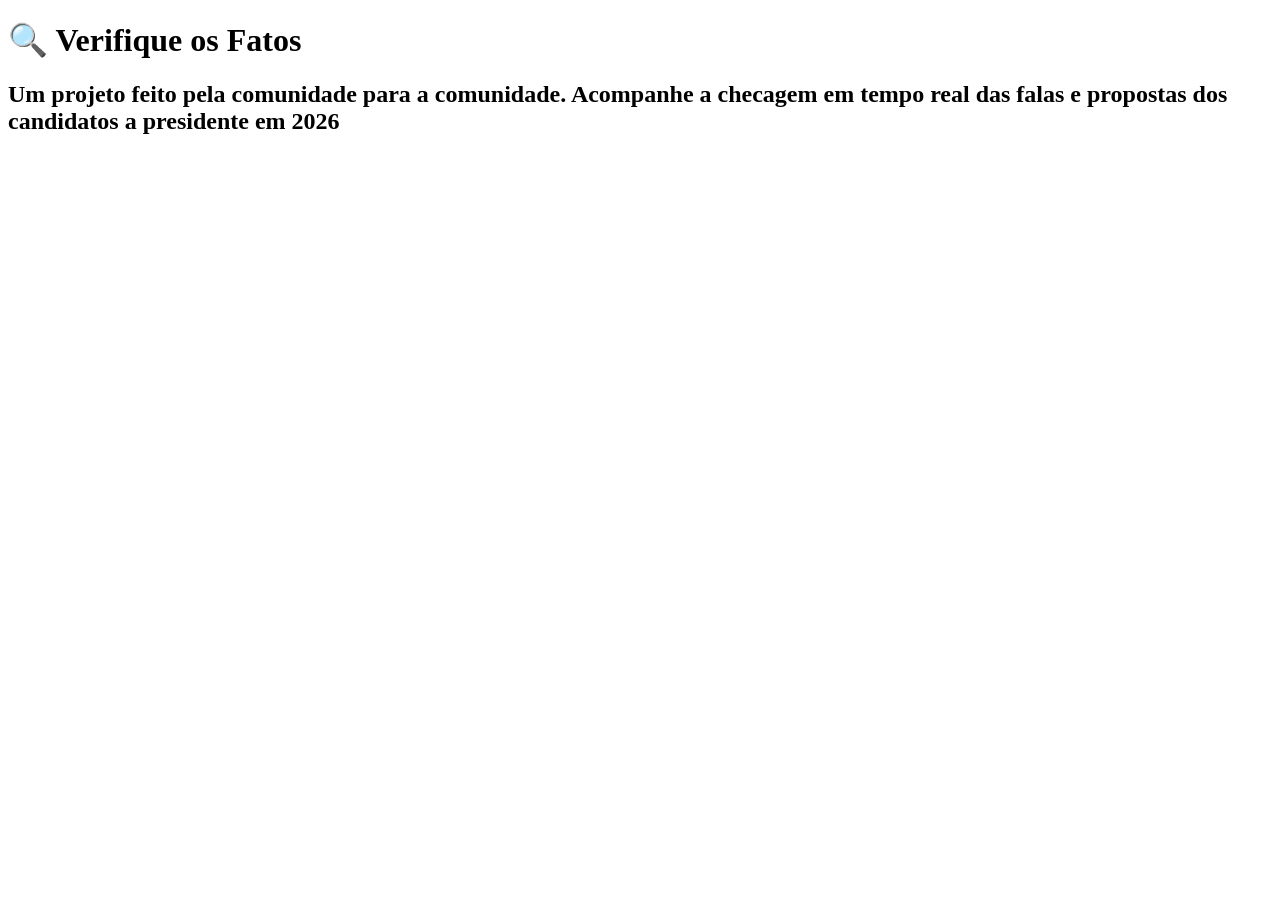
==== index.html @ c9da8c92 "fix: refresh cards when posts are edited or deleted" ====
<!DOCTYPE html>
<html lang="pt-BR">
<head>
  <meta charset="UTF-8">
  <meta name="viewport" content="width=device-width, initial-scale=1.0">
  <link rel="stylesheet" href="/normalize.css">
  <link rel="stylesheet" href="/style.css">

  <title>Verifique os Fatos</title>
<meta name="description" content="Acompanhe a checagem em tempo real das falas e propostas dos candidatos a presidente no debate eleitoral da Globo.">
<link rel="canonical" href="https://verifiqueosfatos.com/">

<!-- Open Graph (WhatsApp, Facebook, LinkedIn, Telegram, Discord) -->
<meta property="og:locale" content="pt_BR">
<meta property="og:url" content="https://verifiqueosfatos.com/">
<meta property="og:title" content="Verifique os Fatos">
<meta property="og:description" content="Acompanhe a checagem em tempo real das falas e propostas dos candidatos a presidente no debate eleitoral da Globo.">
<meta property="og:image" content="https://verifiqueosfatos.com/verifique-os-fatos.png">
<meta property="og:image:secure_url" content="https://verifiqueosfatos.com/verifique-os-fatos.png">
<meta property="og:image:type" content="image/jpeg">
<meta property="og:image:width" content="1200">
<meta property="og:image:height" content="630">
<meta property="og:image:alt" content="Verifique os Fatos">
</head>
<body>
  <div class="layout">
    <header>
      <h1>🔍 Verifique os Fatos</h1>
      <h2>Um projeto feito pela comunidade para a comunidade. Acompanhe a checagem em tempo real das falas e propostas dos candidatos a presidente em 2026</h2>
    </header>

    <main></main>
  </div>

  <script>
    const labels = {
      // name
      n: {
        1: 'Lula',
        2: 'Flávio',
      },
      // checks
      c: {
        1: 'Verdadeiro',
        2: 'Falso',
        3: 'Parcial'
      },
      // images
      i: {
        1: 'lula.webp',
        2: 'flavio.webp',
      }
    };

    // Keep state in memory
    let currentPosts = [];

    function getLS() {
      try {
        return JSON.parse(localStorage.getItem('data')) || [];
      } catch {
        return [];
      }
    }

    function createCardHTML(item, index) {
      return `
        <article class="article-card" style="--animation-order: ${index};">
          <div class="card-header">
            <img src="/${labels.i[item.n]}" alt="Foto de perfil do ${labels.n[item.n]}" decoding="async" loading="lazy"/>
            <div>
              <div class="name">${labels.n[item.n]}</div>
              <div class="badge check" data-type="${item.c}">${labels.c[item.c]}</div>
            </div>
          </div>
          <div class="card-body">
            <p class="card-title">Disse que: ${escapeHTML(item.t)}</p>
            <p class="card-text">${escapeHTML(item.v)}</p>
          </div>
        </article>
      `;
    }

    function render(newData, containerSelector = 'main') {
      const items = newData || getLS();

      // 1. Skip completely if the content hasn't changed at all
      if (JSON.stringify(items) === JSON.stringify(currentPosts)) {
        return;
      }

      const mainTarget = document.querySelector(containerSelector);
      if (!mainTarget) return;

      // Ensure the .article-grid wrapper exists
      let grid = mainTarget.querySelector('.article-grid');
      if (!grid) {
        grid = document.createElement('div');
        grid.className = 'article-grid';
        mainTarget.appendChild(grid);
      }

      // Preserve the incremental append optimization when existing items are unchanged.
      // Rebuild the grid if an existing item was edited or removed.
      const unchangedPrefix = items.length >= currentPosts.length &&
        currentPosts.every((post, index) =>
          JSON.stringify(post) === JSON.stringify(items[index]));

      if (!unchangedPrefix) {
        grid.innerHTML = items.map((item, index) => createCardHTML(item, index)).join('');
      } else {
        const newItems = items.slice(currentPosts.length);
        if (newItems.length > 0) {
          const fragment = document.createDocumentFragment();

          newItems.forEach((item, idx) => {
            const indexInTotal = currentPosts.length + idx;
            const tempDiv = document.createElement('div');
            tempDiv.innerHTML = createCardHTML(item, indexInTotal).trim();
            fragment.appendChild(tempDiv.firstChild);
          });

          grid.appendChild(fragment);
        }
      }

      // Update in-memory reference
      currentPosts = items;
      // Scroll
      setTimeout(() => window.scrollTo(0, document.body.scrollHeight), 400);
      
    }

    function escapeHTML(str) {
      return str.replace(/[&<>'"]/g, 
        tag => ({ '&': '&amp;', '<': '&lt;', '>': '&gt;', "'": '&#39;', '"': '&quot;' }[tag] || tag)
      );
    }

    function generateAlphanumeric(length = 6) {
      const chars = 'ABCDEFGHIJKLMNOPQRSTUVWXYZabcdefghijklmnopqrstuvwxyz0123456789';
      let result = '';
      for (let i = 0; i < length; i++) {
        result += chars.charAt(Math.floor(Math.random() * chars.length));
      }
      return result;
    }
    
    const DELAY = 15000;
    const NOW = new Date();
    const INTERVAL = DELAY + NOW.getSeconds();    
    const URI_POSTS_JSON = '/posts.json';

    function update() {
      fetch(`${URI_POSTS_JSON}?v=${generateAlphanumeric()}`)
        .then(r => r.json())
        .then(data => {
          if (Array.isArray(data) && !data.length) {
            window.localStorage.removeItem('data');
            render([]);
          }

          if (data && data.length) {
            // Save to localStorage and update DOM incrementally
            localStorage.setItem('data', JSON.stringify(data));
            render(data);
          }
        })
        .catch(console.error);
    }

    // Initial render from localStorage, then perform first fetch
    render();
    update();
    setInterval(update, INTERVAL);
  </script>

  <script>
    if ('serviceWorker' in navigator) {
      window.addEventListener('load', () => {
        navigator.serviceWorker.register('./sw.js');
      });
    }
  </script>
</body>
</html>
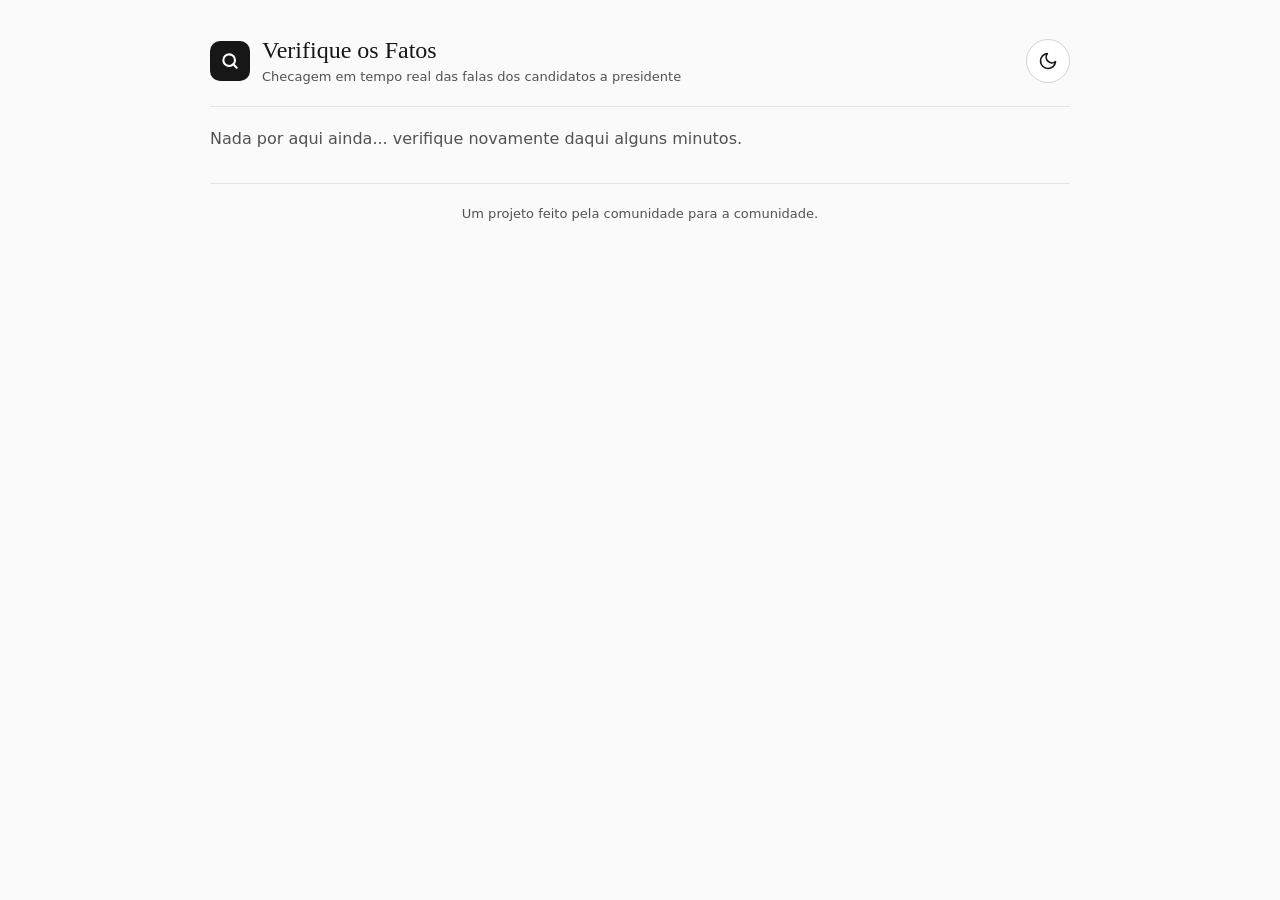
==== commit b89ff791: "Merge upstream main and preserve post editor with updated rendering" ====
--- a/index.html
+++ b/index.html
@@ -3,8 +3,22 @@
 <head>
   <meta charset="UTF-8">
   <meta name="viewport" content="width=device-width, initial-scale=1.0">
+  <link rel="icon" href="/favicon.ico" sizes="any">
+  <link rel="apple-touch-icon" href="/apple-touch-icon.png">
+  <link rel="manifest" href="/manifest.json">
   <link rel="stylesheet" href="/normalize.css">
   <link rel="stylesheet" href="/style.css">
+  <meta name="theme-color" content="#FAFAFA">
+  <script>
+    // Applies the saved theme before first paint. Light is the default.
+    function setTheme(dark) {
+      document.documentElement.dataset.theme = dark ? 'dark' : 'light';
+      document.querySelector('meta[name=theme-color]').content = dark ? '#0A0A0A' : '#FAFAFA';
+    }
+    try {
+      setTheme(localStorage.getItem('theme') === 'dark');
+    } catch {}
+  </script>
 
   <title>Verifique os Fatos</title>
 <meta name="description" content="Acompanhe a checagem em tempo real das falas e propostas dos candidatos a presidente no debate eleitoral da Globo.">
@@ -15,8 +29,8 @@
 <meta property="og:url" content="https://verifiqueosfatos.com/">
 <meta property="og:title" content="Verifique os Fatos">
 <meta property="og:description" content="Acompanhe a checagem em tempo real das falas e propostas dos candidatos a presidente no debate eleitoral da Globo.">
-<meta property="og:image" content="https://verifiqueosfatos.com/verifique-os-fatos.png">
-<meta property="og:image:secure_url" content="https://verifiqueosfatos.com/verifique-os-fatos.png">
+<meta property="og:image" content="https://verifiqueosfatos.com/verifiqueosfatos.png">
+<meta property="og:image:secure_url" content="https://verifiqueosfatos.com/verifiqueosfatos.png">
 <meta property="og:image:type" content="image/jpeg">
 <meta property="og:image:width" content="1200">
 <meta property="og:image:height" content="630">
@@ -24,12 +38,25 @@
 </head>
 <body>
   <div class="layout">
-    <header>
-      <h1>🔍 Verifique os Fatos</h1>
-      <h2>Um projeto feito pela comunidade para a comunidade. Acompanhe a checagem em tempo real das falas e propostas dos candidatos a presidente em 2026</h2>
+    <header class="top">
+      <span class="logo" aria-hidden="true">
+        <svg width="20" height="20" viewBox="0 0 24 24" fill="none" stroke="currentColor" stroke-width="2.5" stroke-linecap="round"><circle cx="11" cy="11" r="7"/><path d="m20 20-4-4"/></svg>
+      </span>
+      <div>
+        <h1>Verifique os Fatos</h1>
+        <p class="sub">Checagem em tempo real<span class="long"> das falas dos candidatos a presidente</span></p>
+      </div>
+      <button type="button" class="theme" aria-label="Modo escuro" aria-pressed="false">
+        <svg class="moon" width="20" height="20" viewBox="0 0 24 24" fill="none" stroke="currentColor" stroke-width="2" stroke-linecap="round" stroke-linejoin="round" aria-hidden="true"><path d="M21 12.8A9 9 0 1 1 11.2 3a7 7 0 0 0 9.8 9.8z"/></svg>
+        <svg class="sun" width="20" height="20" viewBox="0 0 24 24" fill="none" stroke="currentColor" stroke-width="2" stroke-linecap="round" aria-hidden="true"><circle cx="12" cy="12" r="4"/><path d="M12 2v2m0 16v2M4.9 4.9l1.4 1.4m11.4 11.4 1.4 1.4M2 12h2m16 0h2M4.9 19.1l1.4-1.4M17.7 6.3l1.4-1.4"/></svg>
+      </button>
     </header>
 
     <main></main>
+
+    <footer class="foot">
+      <p>Um projeto feito pela comunidade para a comunidade.</p>
+    </footer>
   </div>
 
   <script>
@@ -63,20 +90,20 @@
       }
     }
 
-    function createCardHTML(item, index) {
+    function createCardHTML(item) {
       return `
-        <article class="article-card" style="--animation-order: ${index};">
-          <div class="card-header">
-            <img src="/${labels.i[item.n]}" alt="Foto de perfil do ${labels.n[item.n]}" decoding="async" loading="lazy"/>
-            <div>
-              <div class="name">${labels.n[item.n]}</div>
-              <div class="badge check" data-type="${item.c}">${labels.c[item.c]}</div>
-            </div>
+        <article class="card">
+          <header>
+            <img src="/${labels.i[item.n]}" alt="" width="56" height="56" decoding="async" loading="lazy">
+            <h2>${labels.n[item.n]}</h2>
+            <span class="badge" data-c="${item.c}">${labels.c[item.c]}</span>
+          </header>
+          <div class="said">
+            <span class="label">Disse que</span>
+            <p>${escapeHTML(item.t)}</p>
           </div>
-          <div class="card-body">
-            <p class="card-title">Disse que: ${escapeHTML(item.t)}</p>
-            <p class="card-text">${escapeHTML(item.v)}</p>
-          </div>
+          <span class="label">Verificação</span>
+          <p>${escapeHTML(item.v)}</p>
         </article>
       `;
     }
@@ -84,7 +111,7 @@
     function render(newData, containerSelector = 'main') {
       const items = newData || getLS();
 
-      // 1. Skip completely if the content hasn't changed at all
+      // Skip unchanged content without touching the DOM.
       if (JSON.stringify(items) === JSON.stringify(currentPosts)) {
         return;
       }
@@ -92,7 +119,6 @@
       const mainTarget = document.querySelector(containerSelector);
       if (!mainTarget) return;
 
-      // Ensure the .article-grid wrapper exists
       let grid = mainTarget.querySelector('.article-grid');
       if (!grid) {
         grid = document.createElement('div');
@@ -100,34 +126,29 @@
         mainTarget.appendChild(grid);
       }
 
-      // Preserve the incremental append optimization when existing items are unchanged.
-      // Rebuild the grid if an existing item was edited or removed.
+      // Append only truly new items. Editing, removing or reordering
+      // an existing item requires rebuilding the current cards.
       const unchangedPrefix = items.length >= currentPosts.length &&
         currentPosts.every((post, index) =>
           JSON.stringify(post) === JSON.stringify(items[index]));
 
       if (!unchangedPrefix) {
-        grid.innerHTML = items.map((item, index) => createCardHTML(item, index)).join('');
+        grid.innerHTML = items.map(createCardHTML).join('');
       } else {
         const newItems = items.slice(currentPosts.length);
-        if (newItems.length > 0) {
+        if (newItems.length) {
           const fragment = document.createDocumentFragment();
-
-          newItems.forEach((item, idx) => {
-            const indexInTotal = currentPosts.length + idx;
+          newItems.forEach(item => {
             const tempDiv = document.createElement('div');
-            tempDiv.innerHTML = createCardHTML(item, indexInTotal).trim();
+            tempDiv.innerHTML = createCardHTML(item).trim();
             fragment.appendChild(tempDiv.firstChild);
           });
-
           grid.appendChild(fragment);
         }
       }
 
       // Update in-memory reference
       currentPosts = items;
-      // Scroll
-      setTimeout(() => window.scrollTo(0, document.body.scrollHeight), 400);
       
     }
 
@@ -169,6 +190,17 @@
         .catch(console.error);
     }
 
+    const themeButton = document.querySelector('.theme');
+    themeButton.setAttribute('aria-pressed', document.documentElement.dataset.theme === 'dark');
+    themeButton.onclick = () => {
+      const dark = themeButton.getAttribute('aria-pressed') !== 'true';
+      setTheme(dark);
+      themeButton.setAttribute('aria-pressed', dark);
+      try {
+        localStorage.setItem('theme', dark ? 'dark' : 'light');
+      } catch {}
+    };
+
     // Initial render from localStorage, then perform first fetch
     render();
     update();
--- a/style.css
+++ b/style.css
@@ -0,0 +1,274 @@
+:root {
+  --bg: #FAFAFA;
+  --surface: #FFFFFF;
+  --ink: #171717;
+  --ink2: #404040;
+  --muted: #525252;
+  --line: #E5E5E5;
+  --line2: #D4D4D4;
+  --soft: #F5F5F5;
+  --inv-bg: #171717;
+  --inv-fg: #FFFFFF;
+  --serif: Georgia, "Times New Roman", serif;
+  color-scheme: light;
+}
+
+[data-theme="dark"] {
+  --bg: #0A0A0A;
+  --surface: #171717;
+  --ink: #FAFAFA;
+  --ink2: #D4D4D4;
+  --muted: #A3A3A3;
+  --line: #2E2E2E;
+  --line2: #404040;
+  --soft: #262626;
+  --inv-bg: #FAFAFA;
+  --inv-fg: #171717;
+  color-scheme: dark;
+}
+
+* {
+  box-sizing: border-box;
+}
+
+body {
+  background: var(--bg);
+  color: var(--ink);
+  font: 16px/1.5 system-ui, -apple-system, "Segoe UI", Roboto, sans-serif;
+}
+
+:focus-visible {
+  outline: 2px solid var(--ink);
+  outline-offset: 2px;
+}
+
+.layout {
+  max-width: 908px;
+  margin: 0 auto;
+  padding: 28px 24px 48px;
+}
+
+/* Header */
+.top {
+  display: flex;
+  align-items: center;
+  gap: 12px;
+  padding-bottom: 20px;
+  margin-bottom: 20px;
+  border-bottom: 1px solid var(--line);
+}
+
+.logo {
+  flex: none;
+  display: grid;
+  place-items: center;
+  width: 40px;
+  height: 40px;
+  border-radius: 10px;
+  background: var(--inv-bg);
+  color: var(--inv-fg);
+}
+
+h1 {
+  margin: 0;
+  font: 400 24px/1.2 var(--serif);
+}
+
+.theme {
+  flex: none;
+  display: grid;
+  place-items: center;
+  width: 44px;
+  height: 44px;
+  margin-left: auto;
+  padding: 0;
+  background: var(--surface);
+  border: 1px solid var(--line2);
+  border-radius: 50%;
+  color: var(--ink);
+  cursor: pointer;
+}
+
+.sun,
+[data-theme="dark"] .moon {
+  display: none;
+}
+
+[data-theme="dark"] .sun {
+  display: block;
+}
+
+.sub {
+  margin: 2px 0 0;
+  font-size: 13px;
+  color: var(--muted);
+}
+
+main:empty::after {
+  content: 'Nada por aqui ainda... verifique novamente daqui alguns minutos.';
+  color: var(--muted);
+}
+
+/* Footer */
+.foot {
+  margin-top: 32px;
+  padding-top: 20px;
+  border-top: 1px solid var(--line);
+  color: var(--muted);
+  font-size: 13px;
+  text-align: center;
+}
+
+.foot p {
+  margin: 0;
+}
+
+/* Cards */
+.article-grid {
+  display: flex;
+  flex-direction: column;
+  gap: 20px;
+}
+
+.card {
+  padding: 28px;
+  background: var(--surface);
+  border: 1px solid var(--line);
+  border-radius: 24px;
+  overflow-wrap: anywhere;
+}
+
+.card header {
+  display: flex;
+  align-items: center;
+  gap: 14px;
+  margin-bottom: 20px;
+}
+
+.card img {
+  flex: none;
+  width: 56px;
+  height: 56px;
+  border-radius: 50%;
+  object-fit: cover;
+  background: var(--line);
+}
+
+.card h2 {
+  flex: 1;
+  margin: 0;
+  font-size: 18px;
+  font-weight: 600;
+}
+
+.badge {
+  flex: none;
+  display: inline-flex;
+  align-items: center;
+  gap: 8px;
+  height: 38px;
+  padding: 0 16px 0 14px;
+  background: var(--surface);
+  border: 1px solid var(--line);
+  border-radius: 99px;
+  color: var(--ink);
+  font-size: 15px;
+  font-weight: 500;
+}
+
+/* Ponto de resultado: Verdadeiro, Falso, Parcial. Sempre acompanha um rótulo. */
+.badge::before {
+  content: '';
+  width: 10px;
+  height: 10px;
+  border-radius: 50%;
+  background: var(--dot);
+}
+
+[data-c="1"] { --dot: #16A34A; }
+[data-c="2"] { --dot: #DC2626; }
+[data-c="3"] { --dot: #8E939C; }
+
+.label {
+  display: block;
+  margin-bottom: 8px;
+  color: var(--muted);
+  font-size: 12px;
+  font-weight: 600;
+  letter-spacing: .06em;
+  text-transform: uppercase;
+}
+
+.said {
+  margin-bottom: 22px;
+  padding: 20px;
+  background: var(--soft);
+  border-radius: 16px;
+}
+
+.said p {
+  margin: 0;
+  font: 22px/1.5 var(--serif);
+}
+
+.card > p {
+  margin: 0;
+  color: var(--ink2);
+}
+
+@media (max-width: 600px) {
+  .layout {
+    padding: 20px 20px 40px;
+  }
+
+  .top {
+    padding-bottom: 16px;
+    margin-bottom: 16px;
+  }
+
+  h1 {
+    font-size: 21px;
+  }
+
+  .article-grid {
+    gap: 16px;
+  }
+
+  .card {
+    padding: 20px;
+    border-radius: 20px;
+  }
+
+  .card header {
+    gap: 12px;
+  }
+
+  .card img {
+    width: 48px;
+    height: 48px;
+  }
+
+  .card h2 {
+    font-size: 17px;
+  }
+
+  .said {
+    margin-bottom: 20px;
+    padding: 16px;
+    border-radius: 14px;
+  }
+
+  .said p {
+    font-size: 20px;
+    line-height: 1.45;
+  }
+
+  .card > p {
+    font-size: 15px;
+    line-height: 1.6;
+  }
+
+  .long {
+    display: none;
+  }
+}
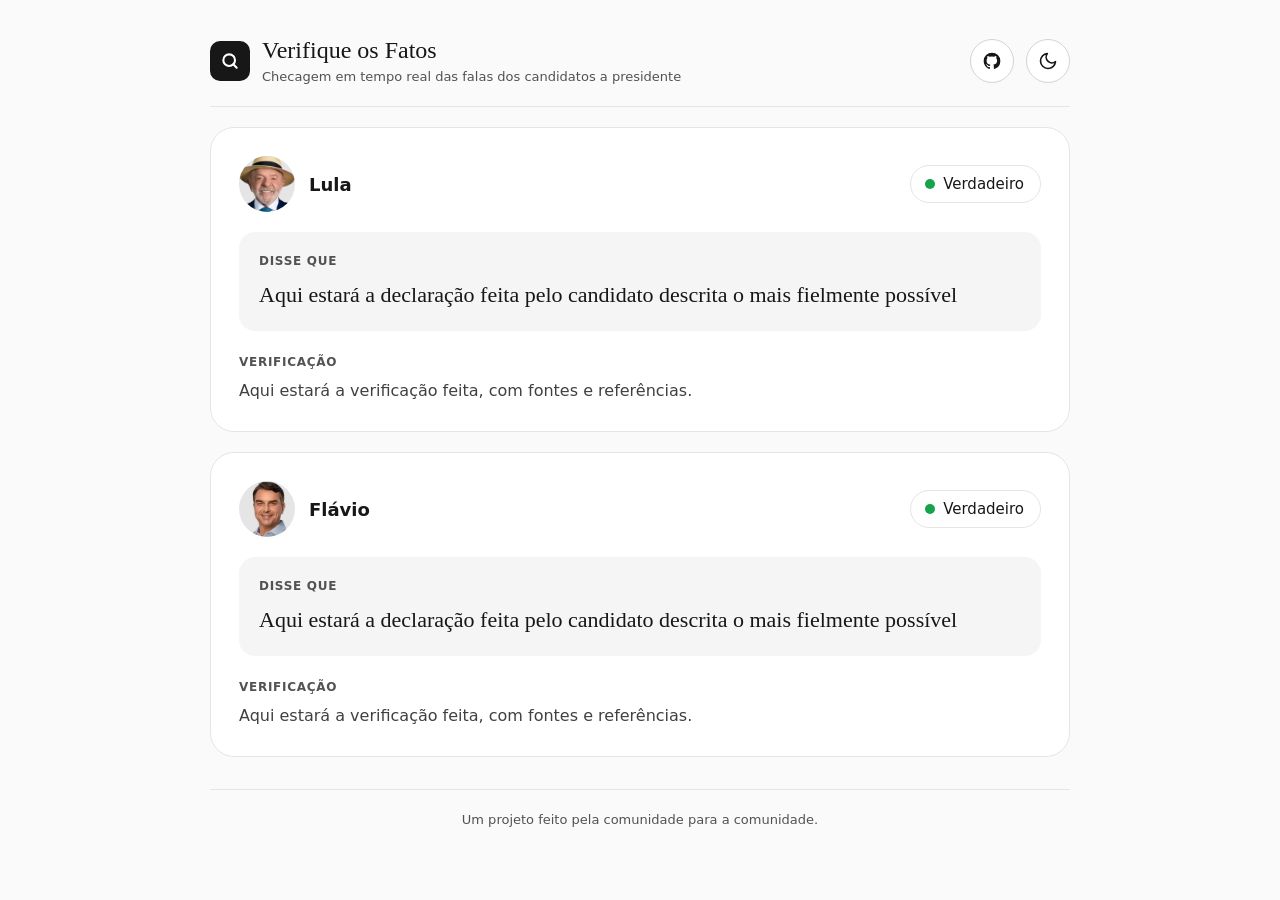
==== commit f0a4c5d1: "Merge branch 'main' into feat/editor-posts" ====
--- a/index.html
+++ b/index.html
@@ -46,6 +46,9 @@
         <h1>Verifique os Fatos</h1>
         <p class="sub">Checagem em tempo real<span class="long"> das falas dos candidatos a presidente</span></p>
       </div>
+      <a class="github" href="https://github.com/felippe-regazio/verifiqueosfatos" target="_blank" rel="noopener noreferrer" aria-label="GitHub">
+        <svg width="20" height="20" viewBox="0 0 24 24" fill="currentColor" aria-hidden="true"><path d="M12 2A10 10 0 0 0 2 12c0 4.4 2.9 8.2 6.8 9.5.5.1.7-.2.7-.5v-1.7c-2.8.6-3.4-1.3-3.4-1.3-.5-1.2-1.1-1.5-1.1-1.5-.9-.6.1-.6.1-.6 1 .1 1.5 1 1.5 1 .9 1.5 2.3 1.1 2.9.8.1-.6.4-1.1.6-1.3-2.2-.3-4.6-1.1-4.6-5 0-1.1.4-2 1-2.7-.1-.3-.4-1.3.1-2.7 0 0 .8-.3 2.7 1a9.4 9.4 0 0 1 5 0c1.9-1.3 2.7-1 2.7-1 .5 1.4.2 2.4.1 2.7.6.7 1 1.6 1 2.7 0 3.9-2.4 4.7-4.6 5 .4.3.7.9.7 1.9v2.8c0 .3.2.6.7.5A10 10 0 0 0 22 12 10 10 0 0 0 12 2z"/></svg>
+      </a>
       <button type="button" class="theme" aria-label="Modo escuro" aria-pressed="false">
         <svg class="moon" width="20" height="20" viewBox="0 0 24 24" fill="none" stroke="currentColor" stroke-width="2" stroke-linecap="round" stroke-linejoin="round" aria-hidden="true"><path d="M21 12.8A9 9 0 1 1 11.2 3a7 7 0 0 0 9.8 9.8z"/></svg>
         <svg class="sun" width="20" height="20" viewBox="0 0 24 24" fill="none" stroke="currentColor" stroke-width="2" stroke-linecap="round" aria-hidden="true"><circle cx="12" cy="12" r="4"/><path d="M12 2v2m0 16v2M4.9 4.9l1.4 1.4m11.4 11.4 1.4 1.4M2 12h2m16 0h2M4.9 19.1l1.4-1.4M17.7 6.3l1.4-1.4"/></svg>
@@ -173,7 +176,7 @@
     const URI_POSTS_JSON = '/posts.json';
 
     function update() {
-      fetch(`${URI_POSTS_JSON}?v=${generateAlphanumeric()}`)
+      return fetch(`${URI_POSTS_JSON}?v=${generateAlphanumeric()}`)
         .then(r => r.json())
         .then(data => {
           if (Array.isArray(data) && !data.length) {
@@ -203,7 +206,9 @@
 
     // Initial render from localStorage, then perform first fetch
     render();
-    update();
+    // Live region is enabled only after the first cards settle (screen readers
+    // announce DOM changes asynchronously), so just checks that arrive later are read
+    update().then(() => setTimeout(() => document.querySelector('main').setAttribute('aria-live', 'polite'), 1000));
     setInterval(update, INTERVAL);
   </script>
 
--- a/style.css
+++ b/style.css
@@ -74,19 +74,23 @@
   font: 400 24px/1.2 var(--serif);
 }
 
+.github,
 .theme {
   flex: none;
   display: grid;
   place-items: center;
   width: 44px;
   height: 44px;
-  margin-left: auto;
   padding: 0;
   background: var(--surface);
   border: 1px solid var(--line2);
   border-radius: 50%;
   color: var(--ink);
   cursor: pointer;
+}
+
+.github {
+  margin-left: auto;
 }
 
 .sun,
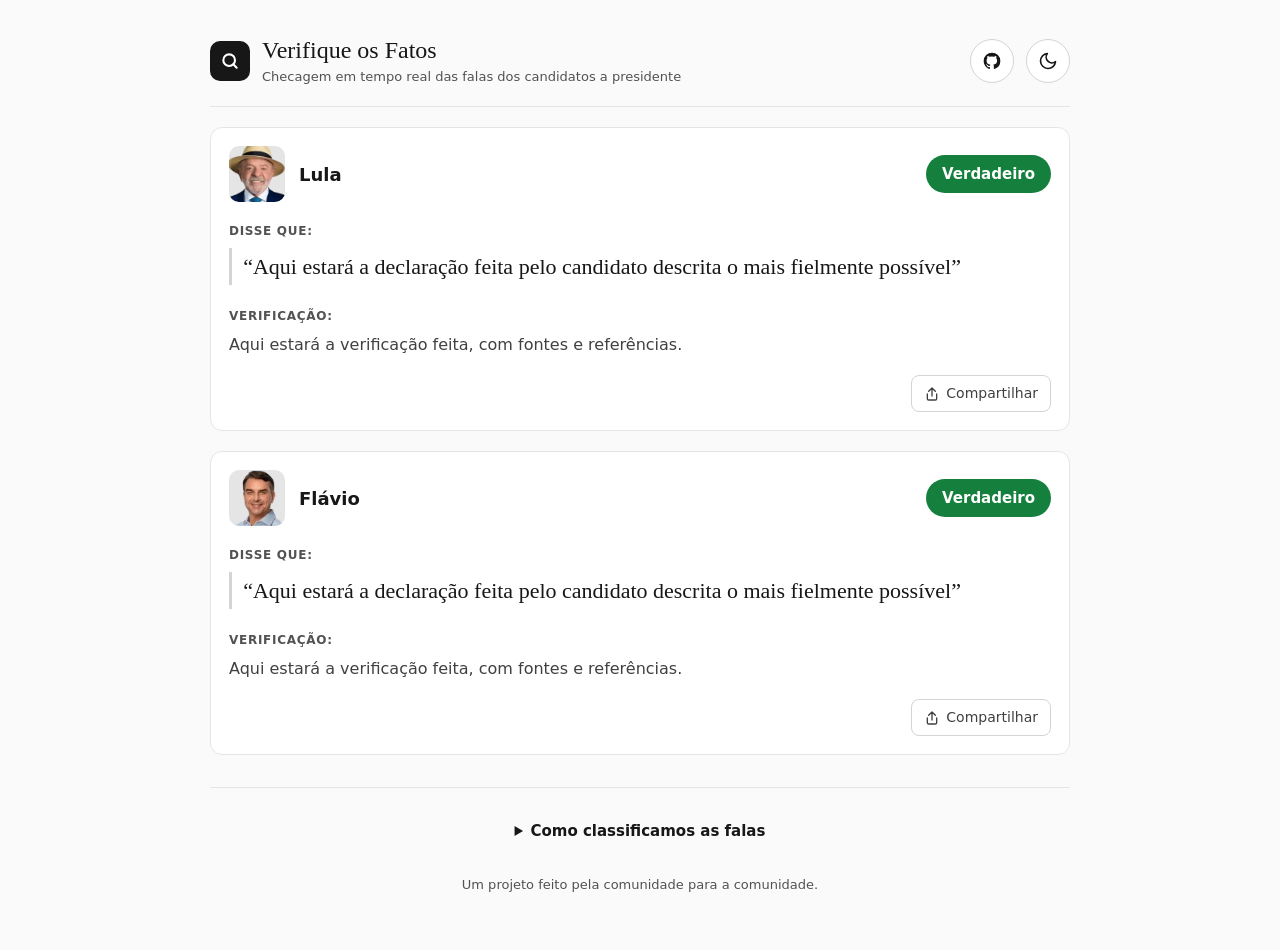
==== commit 594fcf78: "Merge latest upstream and keep editor metadata-preservation fix" ====
--- a/index.html
+++ b/index.html
@@ -10,14 +10,16 @@
   <link rel="stylesheet" href="/style.css">
   <meta name="theme-color" content="#FAFAFA">
   <script>
-    // Applies the saved theme before first paint. Light is the default.
+    // Applies the theme before first paint: the saved choice, otherwise the system's
     function setTheme(dark) {
       document.documentElement.dataset.theme = dark ? 'dark' : 'light';
       document.querySelector('meta[name=theme-color]').content = dark ? '#0A0A0A' : '#FAFAFA';
     }
+    let savedTheme = null;
     try {
-      setTheme(localStorage.getItem('theme') === 'dark');
+      savedTheme = localStorage.getItem('theme');
     } catch {}
+    setTheme(savedTheme ? savedTheme === 'dark' : matchMedia('(prefers-color-scheme: dark)').matches);
   </script>
 
   <title>Verifique os Fatos</title>
@@ -55,9 +57,22 @@
       </button>
     </header>
 
-    <main></main>
+    <main class="loading"></main>
 
     <footer class="foot">
+      <details class="how">
+        <summary>Como classificamos as falas</summary>
+        <dl>
+          <dt><span class="badge" data-c="1">Verdadeiro</span></dt>
+          <dd>A fala confere com os dados de fontes públicas e confiáveis.</dd>
+          <dt><span class="badge" data-c="2">Falso</span></dt>
+          <dd>A fala contradiz os dados disponíveis.</dd>
+          <dt><span class="badge" data-c="3">Parcial</span></dt>
+          <dd>Parte da fala confere, mas há exagero, imprecisão ou falta de contexto.</dd>
+        </dl>
+        <p>A mesma régua vale para todos os candidatos. Só classificamos o que pode ser conferido com dados: opiniões ficam de fora. Cada verificação explica o que foi conferido e onde.</p>
+        <p>As checagens são feitas ao vivo, durante o debate, e podem ser revisadas.</p>
+      </details>
       <p>Um projeto feito pela comunidade para a comunidade.</p>
     </footer>
   </div>
@@ -93,28 +108,44 @@
       }
     }
 
-    function createCardHTML(item) {
+    function createCardHTML(item, index) {
       return `
-        <article class="card">
+        <article class="card" id="f${index}">
           <header>
             <img src="/${labels.i[item.n]}" alt="" width="56" height="56" decoding="async" loading="lazy">
             <h2>${labels.n[item.n]}</h2>
             <span class="badge" data-c="${item.c}">${labels.c[item.c]}</span>
           </header>
-          <div class="said">
-            <span class="label">Disse que</span>
+          <span class="label">Disse que:</span>
+          <blockquote class="said">
             <p>${escapeHTML(item.t)}</p>
-          </div>
-          <span class="label">Verificação</span>
+          </blockquote>
+          <span class="label">Verificação:</span>
           <p>${escapeHTML(item.v)}</p>
+          ${createSourcesHTML(item.s)}
+          <button class="share" type="button" data-index="${index}">
+            <svg viewBox="0 0 24 24" width="16" height="16" fill="none" stroke="currentColor" stroke-width="2" stroke-linecap="round" stroke-linejoin="round" aria-hidden="true"><path d="M12 15V3m0 0L7 8m5-5 5 5M5 12v7a2 2 0 0 0 2 2h10a2 2 0 0 0 2-2v-7"/></svg>
+            <span>Compartilhar</span>
+          </button>
         </article>
       `;
     }
 
+    function canRender(item) {
+      return !!(item && labels.n[item.n] && labels.c[item.c] && item.t != null && item.t !== '');
+    }
+
     function render(newData, containerSelector = 'main') {
-      const items = newData || getLS();
-
-      // Skip unchanged content without touching the DOM.
+      const items = (Array.isArray(newData) ? newData : getLS()).filter(canRender);
+
+      // Nothing to show: leave <main> truly empty so main:empty shows the empty-state message
+      if (!items.length) {
+        document.querySelector(containerSelector).innerHTML = '';
+        currentPosts = [];
+        return;
+      }
+
+      // 1. Skip completely if the content hasn't changed at all
       if (JSON.stringify(items) === JSON.stringify(currentPosts)) {
         return;
       }
@@ -122,6 +153,7 @@
       const mainTarget = document.querySelector(containerSelector);
       if (!mainTarget) return;
 
+      // Ensure the .article-grid wrapper exists
       let grid = mainTarget.querySelector('.article-grid');
       if (!grid) {
         grid = document.createElement('div');
@@ -129,34 +161,45 @@
         mainTarget.appendChild(grid);
       }
 
-      // Append only truly new items. Editing, removing or reordering
-      // an existing item requires rebuilding the current cards.
-      const unchangedPrefix = items.length >= currentPosts.length &&
-        currentPosts.every((post, index) =>
-          JSON.stringify(post) === JSON.stringify(items[index]));
-
-      if (!unchangedPrefix) {
+      // 2. If memory is empty (initial page load), render everything
+      if (currentPosts.length === 0) {
         grid.innerHTML = items.map(createCardHTML).join('');
       } else {
-        const newItems = items.slice(currentPosts.length);
-        if (newItems.length) {
-          const fragment = document.createDocumentFragment();
-          newItems.forEach(item => {
-            const tempDiv = document.createElement('div');
-            tempDiv.innerHTML = createCardHTML(item).trim();
-            fragment.appendChild(tempDiv.firstChild);
-          });
-          grid.appendChild(fragment);
+        const y = window.scrollY;
+        const cards = grid.children;
+        for (let i = 0; i < items.length; i++) {
+          const prev = currentPosts[i];
+          const item = items[i];
+          if (cards[i] && prev && JSON.stringify(prev) === JSON.stringify(item)) continue;
+          const html = createCardHTML(item, i).trim();
+          if (cards[i]) cards[i].outerHTML = html;
+          else grid.insertAdjacentHTML('beforeend', html);
         }
+        while (cards.length > items.length) cards[cards.length - 1].remove();
+        if (window.scrollY !== y) window.scrollTo(0, y);
       }
 
       // Update in-memory reference
       currentPosts = items;
-      
+
+      const shared = location.hash && document.getElementById(location.hash.slice(1));
+      if (shared) {
+        shared.classList.add('shared');
+        history.replaceState(null, '', location.pathname);
+        setTimeout(() => shared.scrollIntoView({ block: 'center' }), 400);
+      }
+    }
+
+    function createSourcesHTML(sources) {
+      const links = (Array.isArray(sources) ? sources : [])
+        .map(u => { try { return new URL(u); } catch {} })
+        .filter(u => u && (u.protocol === 'https:' || u.protocol === 'http:'))
+        .map(u => `<li><a href="${escapeHTML(u.href)}" target="_blank" rel="noopener noreferrer">${escapeHTML(u.hostname.replace(/^www\./, ''))}</a></li>`);
+      return links.length ? `<span class="label">Fontes:</span><ul class="sources">${links.join('')}</ul>` : '';
     }
 
     function escapeHTML(str) {
-      return str.replace(/[&<>'"]/g, 
+      return String(str ?? '').replace(/[&<>'"]/g,
         tag => ({ '&': '&amp;', '<': '&lt;', '>': '&gt;', "'": '&#39;', '"': '&quot;' }[tag] || tag)
       );
     }
@@ -179,7 +222,12 @@
       return fetch(`${URI_POSTS_JSON}?v=${generateAlphanumeric()}`)
         .then(r => r.json())
         .then(data => {
-          if (Array.isArray(data) && !data.length) {
+          // First answer from the server: from now on an empty list really means "nothing yet"
+          document.querySelector('main').classList.remove('loading');
+
+          if (!Array.isArray(data)) return;
+
+          if (!data.length) {
             window.localStorage.removeItem('data');
             render([]);
           }
@@ -204,12 +252,46 @@
       } catch {}
     };
 
+    document.addEventListener('click', async (e) => {
+      const btn = e.target.closest('.share');
+      const item = btn && currentPosts[btn.dataset.index];
+      if (!item) return;
+
+      const title = `Veja se ${labels.n[item.n]} falou a verdade`;
+      const text = `${labels.n[item.n]} disse que: "${item.t}"\n\nSerá que é verdade? Veja a checagem:`;
+      const url = `${location.origin}/#f${btn.dataset.index}`;
+
+      if (navigator.share) {
+        navigator.share({ title, text, url }).catch(() => {});
+        return;
+      }
+
+      try {
+        await navigator.clipboard.writeText(`${text}\n${url}`);
+        const label = btn.querySelector('span');
+        label.textContent = 'Copiado!';
+        setTimeout(() => label.textContent = 'Compartilhar', 2000);
+      } catch {}
+    });
+
     // Initial render from localStorage, then perform first fetch
     render();
     // Live region is enabled only after the first cards settle (screen readers
     // announce DOM changes asynchronously), so just checks that arrive later are read
     update().then(() => setTimeout(() => document.querySelector('main').setAttribute('aria-live', 'polite'), 1000));
     setInterval(update, INTERVAL);
+
+    // Keeps the screen on while the page is visible, so the phone doesn't sleep
+    // during the debate. The browser releases the lock when the tab is hidden,
+    // so it's requested again on return. Fails silently where unsupported.
+    function keepScreenOn() {
+      if ('wakeLock' in navigator && document.visibilityState === 'visible') {
+        navigator.wakeLock.request('screen').catch(() => {});
+      }
+    }
+
+    keepScreenOn();
+    document.addEventListener('visibilitychange', keepScreenOn);
   </script>
 
   <script>
--- a/style.css
+++ b/style.css
@@ -9,6 +9,7 @@
   --soft: #F5F5F5;
   --inv-bg: #171717;
   --inv-fg: #FFFFFF;
+  --link: #1D4ED8;
   --serif: Georgia, "Times New Roman", serif;
   color-scheme: light;
 }
@@ -24,6 +25,7 @@
   --soft: #262626;
   --inv-bg: #FAFAFA;
   --inv-fg: #171717;
+  --link: #93C5FD;
   color-scheme: dark;
 }
 
@@ -113,6 +115,11 @@
   color: var(--muted);
 }
 
+/* Primeira visita: enquanto o posts.json não chega, não dizer que está vazio */
+main.loading:empty::after {
+  content: 'Carregando as checagens…';
+}
+
 /* Footer */
 .foot {
   margin-top: 32px;
@@ -127,6 +134,39 @@
   margin: 0;
 }
 
+/* Como classificamos: o critério de cada selo, sem JS */
+.how {
+  max-width: 560px;
+  margin: 0 auto 20px;
+  color: var(--ink2);
+  font-size: 15px;
+  text-align: left;
+}
+
+.how summary {
+  padding: 12px 0;
+  color: var(--ink);
+  font-weight: 600;
+  text-align: center;
+  cursor: pointer;
+}
+
+.how dl {
+  display: grid;
+  grid-template-columns: auto 1fr;
+  align-items: center;
+  gap: 12px 14px;
+  margin: 8px 0 16px;
+}
+
+.how dd {
+  margin: 0;
+}
+
+.foot .how p {
+  margin-bottom: 10px;
+}
+
 /* Cards */
 .article-grid {
   display: flex;
@@ -135,10 +175,10 @@
 }
 
 .card {
-  padding: 28px;
+  padding: 18px;
   background: var(--surface);
   border: 1px solid var(--line);
-  border-radius: 24px;
+  border-radius: 12px;
   overflow-wrap: anywhere;
 }
 
@@ -153,7 +193,7 @@
   flex: none;
   width: 56px;
   height: 56px;
-  border-radius: 50%;
+  border-radius: 10px;
   object-fit: cover;
   background: var(--line);
 }
@@ -169,29 +209,19 @@
   flex: none;
   display: inline-flex;
   align-items: center;
-  gap: 8px;
   height: 38px;
-  padding: 0 16px 0 14px;
-  background: var(--surface);
-  border: 1px solid var(--line);
+  padding: 0 16px;
+  background: var(--tone);
   border-radius: 99px;
-  color: var(--ink);
+  color: #FFFFFF;
   font-size: 15px;
-  font-weight: 500;
-}
-
-/* Ponto de resultado: Verdadeiro, Falso, Parcial. Sempre acompanha um rótulo. */
-.badge::before {
-  content: '';
-  width: 10px;
-  height: 10px;
-  border-radius: 50%;
-  background: var(--dot);
-}
-
-[data-c="1"] { --dot: #16A34A; }
-[data-c="2"] { --dot: #DC2626; }
-[data-c="3"] { --dot: #8E939C; }
+  font-weight: 600;
+}
+
+
+[data-c="1"] { --tone: #15803D; }
+[data-c="2"] { --tone: #B91C1C; }
+[data-c="3"] { --tone: #C2410C; }
 
 .label {
   display: block;
@@ -204,20 +234,99 @@
 }
 
 .said {
-  margin-bottom: 22px;
-  padding: 20px;
-  background: var(--soft);
-  border-radius: 16px;
+  margin: 0 0 22px;
+  padding: 2px 0 2px 20px;
+  border-left: 3px solid var(--line2);
 }
 
 .said p {
   margin: 0;
   font: 22px/1.5 var(--serif);
+  quotes: "\201C" "\201D";
+}
+
+.said p::before {
+  content: open-quote;
+  margin-left: -0.4em;
+}
+
+.said p::after {
+  content: close-quote;
 }
 
 .card > p {
   margin: 0;
   color: var(--ink2);
+}
+
+.card > p + .label {
+  margin-top: 22px;
+}
+
+.sources {
+  display: flex;
+  flex-wrap: wrap;
+  gap: 8px;
+  margin: 0;
+  padding: 0;
+  list-style: none;
+}
+
+.sources a {
+  display: inline-block;
+  padding: 5px 10px;
+  background: color-mix(in srgb, var(--link) 10%, transparent);
+  border-radius: 8px;
+  color: var(--link);
+  font-size: 14px;
+  font-weight: 500;
+  text-decoration: none;
+  transition: background .15s;
+}
+
+.sources a::after {
+  content: ' \2197';
+}
+
+.sources a:hover {
+  background: color-mix(in srgb, var(--link) 18%, transparent);
+  text-decoration: underline;
+}
+
+.sources a:focus-visible {
+  outline: 2px solid var(--link);
+  outline-offset: 2px;
+}
+
+.card.shared {
+  border-color: var(--ink);
+  box-shadow: 0 0 0 1px var(--ink);
+}
+
+.share {
+  display: flex;
+  align-items: center;
+  gap: 6px;
+  margin: 18px 0 0 auto;
+  padding: 7px 12px;
+  background: none;
+  border: 1px solid var(--line2);
+  border-radius: 8px;
+  color: var(--ink2);
+  font: inherit;
+  font-size: 14px;
+  font-weight: 500;
+  cursor: pointer;
+}
+
+.share:hover {
+  border-color: var(--ink);
+  color: var(--ink);
+}
+
+.share:focus-visible {
+  outline: 2px solid var(--ink);
+  outline-offset: 2px;
 }
 
 @media (max-width: 600px) {
@@ -239,8 +348,8 @@
   }
 
   .card {
-    padding: 20px;
-    border-radius: 20px;
+    padding: 12px;
+    border-radius: 10px;
   }
 
   .card header {
@@ -258,8 +367,7 @@
 
   .said {
     margin-bottom: 20px;
-    padding: 16px;
-    border-radius: 14px;
+    padding-left: 16px;
   }
 
   .said p {
